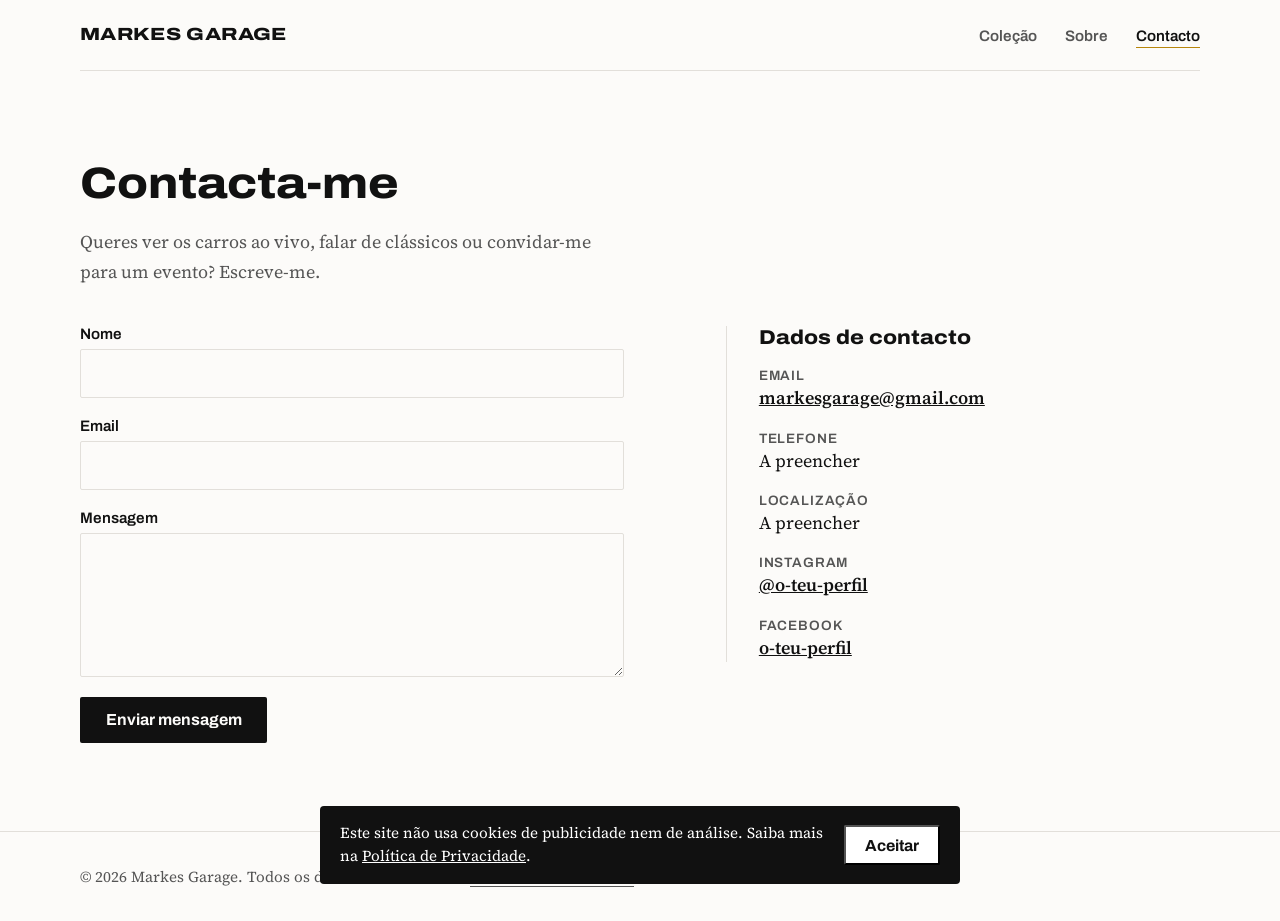
==== contacto.html @ 263c0fd4 "Add files via upload" ====
<!DOCTYPE html>
<html lang="pt-PT">
<head>
<meta charset="utf-8">
<meta name="viewport" content="width=device-width, initial-scale=1">
<title>Contacto — Markes Garage</title>
<meta name="description" content="Fala com a Markes Garage: formulário de contacto e dados para me encontrares.">
<link rel="preconnect" href="https://fonts.googleapis.com">
<link rel="preconnect" href="https://fonts.gstatic.com" crossorigin>
<link href="https://fonts.googleapis.com/css2?family=Archivo:wdth,wght@100..125,500..900&family=Source+Serif+4:opsz,wght@8..60,400;8..60,600&display=swap" rel="stylesheet">
<link rel="stylesheet" href="style.css">
</head>
<body>

<header class="top wrap">
  <a class="logo" href="index.html">MARKES GARAGE</a>
  <nav aria-label="Principal">
    <a href="index.html#colecao">Coleção</a>
    <a href="index.html#sobre">Sobre</a>
    <a href="contacto.html" aria-current="page">Contacto</a>
  </nav>
</header>

<main class="pagina">
  <section class="contacto">
    <div class="wrap">
      <h2>Contacta-me</h2>
      <p class="intro">Queres ver os carros ao vivo, falar de clássicos ou convidar-me para um evento? Escreve-me.</p>

      <div class="contacto-grid">
        <!-- Troca SEU_ID pelo código que o Formspree te der -->
        <form class="contacto-form" action="https://formspree.io/f/SEU_ID" method="POST">
          <div class="campo">
            <label for="nome">Nome</label>
            <input id="nome" name="nome" type="text" autocomplete="name" required>
          </div>
          <div class="campo">
            <label for="email">Email</label>
            <input id="email" name="email" type="email" autocomplete="email" required>
          </div>
          <div class="campo">
            <label for="mensagem">Mensagem</label>
            <textarea id="mensagem" name="mensagem" required></textarea>
          </div>
          <input class="honey" type="text" name="_gotcha" tabindex="-1" autocomplete="off" aria-hidden="true">
          <button class="btn" type="submit">Enviar mensagem</button>
        </form>

        <aside class="dados" aria-label="Dados de contacto">
          <h3>Dados de contacto</h3>
          <ul>
            <li><span class="rotulo">Email</span><a href="mailto:markesgarage@gmail.com">markesgarage@gmail.com</a></li>
            <li><span class="rotulo">Telefone</span>A preencher</li>
            <li><span class="rotulo">Localização</span>A preencher</li>
            <li><span class="rotulo">Instagram</span><a href="https://instagram.com/o-teu-perfil">@o-teu-perfil</a></li>
            <li><span class="rotulo">Facebook</span><a href="https://facebook.com/o-teu-perfil">o-teu-perfil</a></li>
          </ul>
        </aside>
      </div>
    </div>
  </section>
</main>

<footer>
  <div class="wrap">© <span class="ano">2026</span> Markes Garage. Todos os direitos reservados. · <a href="politica-privacidade.html">Política de Privacidade</a></div>
</footer>

<script src="app.js"></script>
</body>
</html>
---- style.css ----
:root{
    --fundo:#fcfbf9;      /* bege muito suave / branco sujo aplicado a tudo */
    --fundo-alt:#f4f2ee;  /* fundo secundário ligeiramente mais escuro para blocos de destaque */
    --texto:#111111;      /* texto principal preto */
    --texto-secundario:#555555; /* cinzento escuro para descrições */
    --borda:#e2dfda;      /* linhas subtis de separação */
    --latao:#b8860b;      /* destaque dourado/latão */
    --head:"Archivo","Arial Black",Arial,sans-serif;
    --body:"Source Serif 4",Georgia,serif;
  }
  *{box-sizing:border-box;margin:0}
  html{scroll-behavior:smooth;background:var(--fundo)}
  body{background:var(--fundo);color:var(--texto);font:400 1.125rem/1.65 var(--body);min-height:100vh}
  a{color:inherit}
  :focus-visible{outline:3px solid var(--latao);outline-offset:3px}
  .wrap{width:min(1120px,100% - 2.5rem);margin-inline:auto}

  header.top{display:flex;justify-content:space-between;align-items:center;padding:1.25rem 0;border-bottom:1px solid var(--borda)}
  .logo{font:800 1.1rem var(--head);font-stretch:125%;text-decoration:none;letter-spacing:.02em;color:var(--texto)}
  nav a{margin-left:1.5rem;text-decoration:none;color:var(--texto-secundario);font-family:var(--head);font-size:0.95rem;font-weight:600}
  nav a:hover{color:var(--texto);text-decoration:underline;text-underline-offset:6px;text-decoration-color:var(--latao)}

  .hero{padding:clamp(3rem,9vw,7rem) 0 clamp(2.5rem,6vw,4.5rem)}
  .hero h1{font:900 clamp(3rem,11vw,9rem)/.9 var(--head);font-stretch:125%;letter-spacing:-.02em;max-width:12ch;color:var(--texto)}
  .hero p{max-width:34rem;margin-top:1.75rem;color:var(--texto-secundario);font-size:1.25rem}
  .hero .foto{margin-top:3rem;aspect-ratio:21/9}

  .foto{background:var(--fundo-alt);overflow:hidden;border-radius:4px;border:1px solid var(--borda)}
  .foto img{width:100%;height:100%;object-fit:cover;display:block}

  h2{font:800 clamp(1.75rem,4vw,2.75rem)/1.1 var(--head);font-stretch:112%;margin-bottom:2.5rem;color:var(--texto)}
  section{padding:clamp(3rem,7vw,5.5rem) 0}

  /* Cada carro é uma "ficha": foto + dados */
  .carro{display:grid;grid-template-columns:1.25fr 1fr;gap:clamp(1.5rem,4vw,3.5rem);align-items:center;padding:2.5rem 0;border-top:1px solid var(--borda)}
  .carro:nth-child(even) .foto{order:2}
  .carro .foto{aspect-ratio:4/3}
  .carro h3{font:800 clamp(1.5rem,3vw,2.1rem)/1.15 var(--head);font-stretch:112%;color:var(--texto)}
  .carro .ano{color:var(--latao);font:600 1rem var(--head);margin:.35rem 0 1rem}
  .carro p{color:var(--texto-secundario)}
  dl{display:grid;grid-template-columns:auto 1fr;gap:.4rem 1.25rem;margin-top:1.5rem;padding-top:1.25rem;border-top:1px solid var(--borda);font-size:1rem}
  dt{color:var(--texto-secundario);font-weight:600}
  dd{margin:0;color:var(--texto)}

  .sobre{background:var(--fundo-alt);border-top:1px solid var(--borda);border-bottom:1px solid var(--borda)}
  .sobre .wrap{display:grid;grid-template-columns:1fr 1fr;gap:clamp(1.5rem,5vw,4rem);align-items:start}
  .sobre p+p{margin-top:1rem}
  .sobre .foto{aspect-ratio:4/5}
  .sobre p{color:var(--texto-secundario)}

  .contacto{background:var(--fundo)}
  .contacto p{max-width:34rem;color:var(--texto-secundario)}
  .btn{display:inline-block;margin-top:1.75rem;padding:.9rem 1.6rem;background:var(--texto);color:var(--fundo);font:700 1rem var(--head);text-decoration:none;border-radius:2px}
  .btn:hover{background:var(--latao)}
  .redes{margin-top:1.5rem}
  .redes a{margin-right:1.5rem;color:var(--texto);font-weight:600;text-decoration:none}
  .redes a:hover{color:var(--latao);text-decoration:underline}

  footer{padding:2rem 0;border-top:1px solid var(--borda);color:var(--texto-secundario);font-size:.95rem;background:var(--fundo)}

  @media (max-width:760px){
    .carro,.sobre .wrap{grid-template-columns:1fr}
    .carro:nth-child(even) .foto{order:0}
    nav a{margin-left:1rem}
    .hero .foto{aspect-ratio:4/3}
  }

  /* ---- Acrescentos ---- */
  nav a[aria-current]{color:var(--texto);text-decoration:underline;text-underline-offset:6px;text-decoration-color:var(--latao)}
  .hero .btn{margin-top:2rem}
  footer a{color:inherit;text-underline-offset:4px}

  /* Formulário */
  form.contacto-form{max-width:34rem;display:grid;gap:1.25rem}
  .campo{display:grid;gap:.4rem}
  .campo label{font:600 .95rem var(--head);color:var(--texto)}
  .campo input,.campo textarea{width:100%;padding:.8rem 1rem;font:400 1rem var(--body);color:var(--texto);background:var(--fundo);border:1px solid var(--borda);border-radius:2px}
  .campo input:hover,.campo textarea:hover{border-color:var(--texto-secundario)}
  .campo textarea{min-height:9rem;resize:vertical}
  .honey{position:absolute;left:-9999px}
  form.contacto-form .btn{justify-self:start;margin-top:0;border:0;cursor:pointer}

  /* Página de contacto */
  .intro{margin:-1.25rem 0 2.5rem}
  .contacto-grid{display:grid;grid-template-columns:1.2fr 1fr;gap:clamp(2rem,6vw,5rem);align-items:start}
  .dados{padding-left:clamp(0rem,3vw,2rem);border-left:1px solid var(--borda)}
  .dados h3{font:800 1.25rem var(--head);font-stretch:112%;margin-bottom:1.25rem}
  .dados ul{list-style:none;padding:0;display:grid;gap:1.1rem}
  .dados .rotulo{display:block;font:600 .85rem var(--head);color:var(--texto-secundario);text-transform:uppercase;letter-spacing:.06em}
  .dados a{font-weight:600}

  /* Política de privacidade */
  .texto{max-width:42rem}
  .texto h3{font:800 1.25rem var(--head);margin:2rem 0 .5rem}
  .texto p,.texto li{color:var(--texto-secundario)}
  .texto ul{padding-left:1.25rem}

  /* Aviso de cookies */
  .cookies{position:fixed;left:1rem;right:1rem;bottom:1rem;z-index:10;max-width:40rem;margin-inline:auto;display:flex;align-items:center;gap:1rem;padding:1rem 1.25rem;background:var(--texto);color:#fff;border-radius:4px;font-size:.95rem;line-height:1.5}
  .cookies .btn{margin:0;background:#fff;color:var(--texto);padding:.6rem 1.2rem;flex-shrink:0}
  .cookies .btn:hover{background:var(--latao);color:#fff}

  @media (max-width:760px){
    .contacto-grid{grid-template-columns:1fr}
    .dados{border-left:0;padding-left:0;border-top:1px solid var(--borda);padding-top:2rem}
    .cookies{flex-direction:column;align-items:flex-start}
  }
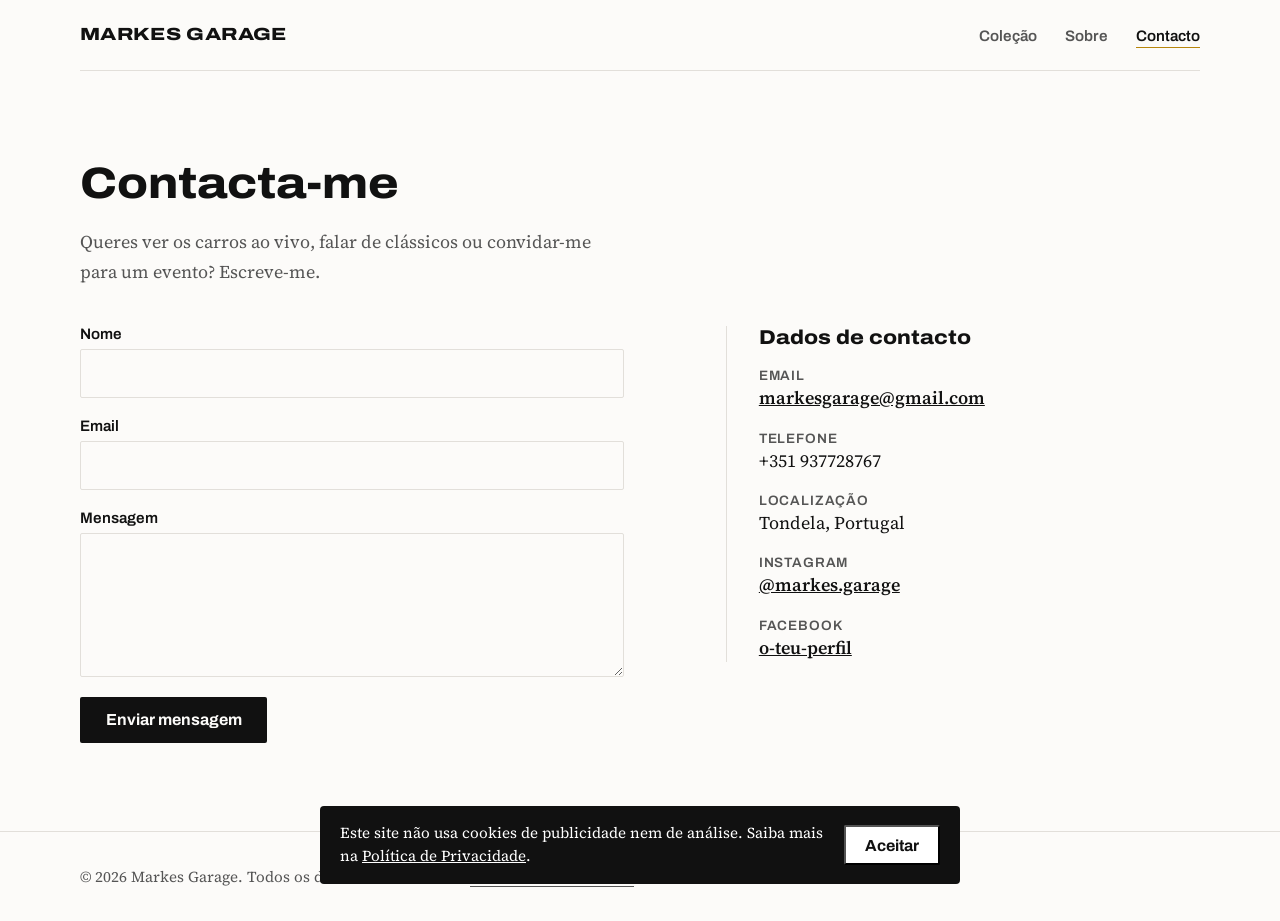
==== commit ba55b5b5: "Update contacto.html" ====
--- a/contacto.html
+++ b/contacto.html
@@ -50,9 +50,9 @@
           <h3>Dados de contacto</h3>
           <ul>
             <li><span class="rotulo">Email</span><a href="mailto:markesgarage@gmail.com">markesgarage@gmail.com</a></li>
-            <li><span class="rotulo">Telefone</span>A preencher</li>
-            <li><span class="rotulo">Localização</span>A preencher</li>
-            <li><span class="rotulo">Instagram</span><a href="https://instagram.com/o-teu-perfil">@o-teu-perfil</a></li>
+            <li><span class="rotulo">Telefone</span>+351 937728767</li>
+            <li><span class="rotulo">Localização</span>Tondela, Portugal</li>
+            <li><span class="rotulo">Instagram</span><a href="https://instagram.com/markes.garage">@markes.garage</a></li>
             <li><span class="rotulo">Facebook</span><a href="https://facebook.com/o-teu-perfil">o-teu-perfil</a></li>
           </ul>
         </aside>
